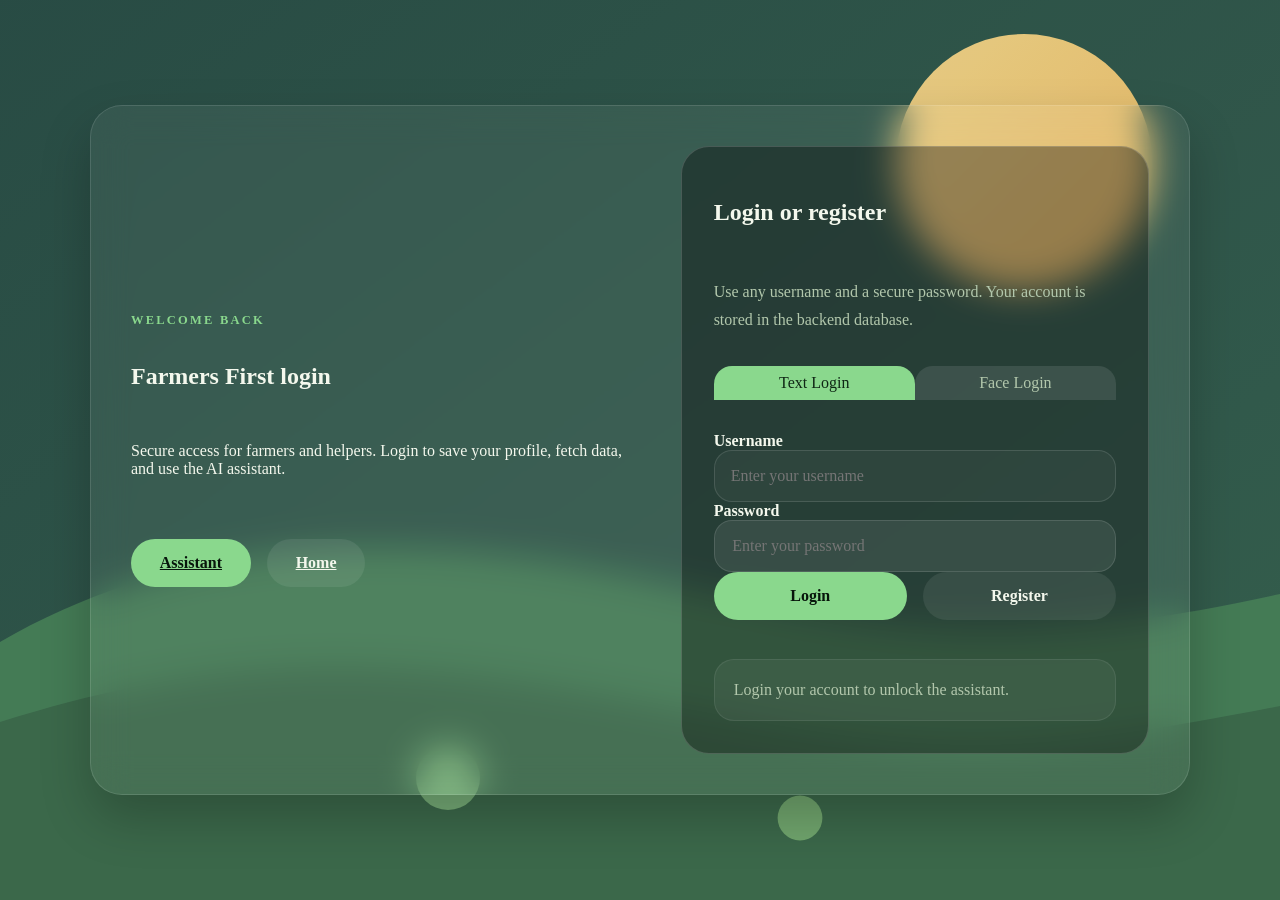
==== pycoreog/frontnd/login.html @ 1f63b601 "new" ====
<!DOCTYPE html>
<html lang="en">
<head>
    <meta charset="UTF-8">
    <meta name="viewport" content="width=device-width, initial-scale=1.0">
    <title>Login - Farmers First</title>
    <link rel="stylesheet" href="style.css">
    <style>
        body {
            background: url('assets/farmland-background.svg') no-repeat center center fixed;
            background-size: cover;
        }
        .login-page {
            position: relative;
            z-index: 1;
        }
        .login-page::before {
            content: '';
            position: absolute;
            top: 0;
            left: 0;
            right: 0;
            bottom: 0;
            background: rgba(255, 255, 255, 0.1);
            z-index: -1;
        }
    </style>
</head>
<body>
    <main class="login-page">
        <section class="login-hero">
            <div class="login-banner">
                <span class="eyebrow">Welcome back</span>
                <h1>Farmers First login</h1>
                <p>Secure access for farmers and helpers. Login to save your profile, fetch data, and use the AI assistant.</p>
                <div class="hero-actions">
                    <a class="button" href="assistant.html">Assistant</a>
                    <a class="button button-secondary" href="index.html">Home</a>
                </div>
            </div>
            <div class="login-panel">
                <div class="login-card">
                    <h2>Login or register</h2>
                    <p class="hint">Use any username and a secure password. Your account is stored in the backend database.</p>
                    <div class="auth-tabs">
                        <button id="textTab" class="tab active">Text Login</button>
                        <button id="faceTab" class="tab">Face Login</button>
                    </div>
                    <div id="textAuth" class="auth-section">
                        <label for="loginUsername">Username</label>
                        <input id="loginUsername" type="text" placeholder="Enter your username" autocomplete="username" />
                        <label for="loginPassword">Password</label>
                        <input id="loginPassword" type="password" placeholder="Enter your password" autocomplete="current-password" />
                        <div class="login-actions">
                            <button id="loginBtn" class="button button-primary">Login</button>
                            <button id="registerBtn" class="button button-secondary">Register</button>
                        </div>
                    </div>
                    <div id="faceAuth" class="auth-section hidden">
                        <video id="video" width="320" height="240" autoplay></video>
                        <canvas id="canvas" width="320" height="240" style="display:none;"></canvas>
                        <div class="login-actions">
                            <button id="captureBtn" class="button button-primary">Capture Face</button>
                            <button id="faceLoginBtn" class="button button-secondary">Login with Face</button>
                            <button id="faceRegisterBtn" class="button button-secondary">Register Face</button>
                        </div>
                    </div>
                    <div id="loginMessage" class="api-log">Login your account to unlock the assistant.</div>
                </div>
            </div>
        </section>
    </main>
    <script src="login.js"></script>
</body>
</html>
---- pycoreog/frontnd/style.css ----
:root {
    --bg: #0f2615;
    --surface: #172f1f;
    --surface-strong: #1f4430;
    --text: #f4f8ed;
    --muted: #b2c7ac;
    --accent: #8ad88d;
    --accent-strong: #56b36f;
    --shadow: 0 24px 50px rgba(0, 0, 0, 0.22);
    --radius: 28px;
}

* {
    box-sizing: border-box;
}

body {
    margin: 0;
    min-height: 100vh;
    font-family: Inter, system-ui, -apple-system, BlinkMacSystemFont, 'Segoe UI', sans-serif;
    background: radial-gradient(circle at top, rgba(138, 216, 141, 0.16), transparent 35%),
                linear-gradient(180deg, #0c1f12 0%, #0a1910 100%);
    color: var(--text);
}

body, input, textarea, button {
    font: inherit;
}

.site-header {
    display: flex;
    justify-content: space-between;
    align-items: center;
    gap: 1rem;
    padding: 1.3rem 2rem;
    position: sticky;
    top: 0;
    background: rgba(14, 32, 17, 0.95);
    backdrop-filter: blur(14px);
    z-index: 10;
}

.brand {
    font-size: 1.25rem;
    font-weight: 800;
    letter-spacing: -0.03em;
}

nav {
    display: flex;
    flex-wrap: wrap;
    gap: 1rem;
}

nav a {
    color: var(--muted);
    text-decoration: none;
    transition: color 0.2s ease;
}

nav a:hover {
    color: var(--accent);
}

main {
    padding: 2rem;
}

.hero {
    display: grid;
    grid-template-columns: 1.1fr 0.9fr;
    gap: 2rem;
    align-items: center;
    padding: 2.5rem 0;
}

.eyebrow,
.section-tag {
    display: inline-flex;
    align-items: center;
    color: var(--accent);
    font-weight: 700;
    letter-spacing: 0.18em;
    text-transform: uppercase;
    font-size: 0.78rem;
}

.hero-copy h1,
.section-header h2 {
    margin: 1rem 0 1rem;
    font-size: clamp(2rem, 3vw, 3.5rem);
    line-height: 1.05;
}

.hero-copy p,
.section-header p,
.info-card p,
.market-card p,
.api-card p,
.contact-card p,
.hint,
.api-log {
    color: var(--muted);
    line-height: 1.75;
}

.hero-actions {
    display: flex;
    gap: 1rem;
    flex-wrap: wrap;
    margin-top: 1.8rem;
}

.button {
    border: none;
    border-radius: 999px;
    padding: 0.95rem 1.8rem;
    background: var(--accent);
    color: #07150b;
    font-weight: 700;
    cursor: pointer;
    transition: transform 0.2s ease, background 0.2s ease;
}

.button:hover {
    transform: translateY(-1px);
    background: var(--accent-strong);
}

.button-secondary {
    background: rgba(255, 255, 255, 0.08);
    color: var(--text);
}

.hero-panel {
    display: grid;
    grid-template-columns: minmax(0, 1fr) 320px;
    gap: 1.5rem;
    align-items: center;
}

.hero-image-panel {
    display: flex;
    justify-content: center;
    align-items: center;
}

.hero-image {
    width: 100%;
    max-width: 320px;
    border-radius: 28px;
    box-shadow: var(--shadow);
    border: 1px solid rgba(255, 255, 255, 0.1);
    animation: float 8s ease-in-out infinite;
}

.section-icon {
    width: 48px;
    height: 48px;
    margin-bottom: 1rem;
}

@keyframes float {
    0%, 100% { transform: translateY(0px); }
    50% { transform: translateY(-12px); }
}

@keyframes fadeIn {
    from { opacity: 0; transform: translateY(20px); }
    to { opacity: 1; transform: translateY(0); }
}

@keyframes slideInLeft {
    from { opacity: 0; transform: translateX(-50px); }
    to { opacity: 1; transform: translateX(0); }
}

@keyframes slideInRight {
    from { opacity: 0; transform: translateX(50px); }
    to { opacity: 1; transform: translateX(0); }
}

@keyframes pulse {
    0%, 100% { box-shadow: 0 0 20px rgba(138, 216, 141, 0.3); }
    50% { box-shadow: 0 0 30px rgba(138, 216, 141, 0.6); }
}

.login-page {
    min-height: 100vh;
    display: grid;
    place-items: center;
    background: url('assets/login-bg.svg') no-repeat center/cover;
    animation: fadeIn 1s ease-out;
}

.login-hero {
    width: min(1100px, 100%);
    display: grid;
    grid-template-columns: 1.05fr 0.95fr;
    gap: 2rem;
    background: rgba(255, 255, 255, 0.06);
    border: 1px solid rgba(255, 255, 255, 0.12);
    border-radius: 32px;
    backdrop-filter: blur(18px);
    box-shadow: var(--shadow);
    padding: 2.5rem;
    animation: glow 1.4s ease-out both, fadeIn 1.5s ease-out;
}

.login-banner {
    display: flex;
    flex-direction: column;
    justify-content: center;
    gap: 1rem;
    animation: slideInLeft 1s ease-out;
}

.login-card {
    background: rgba(0, 0, 0, 0.35);
    border: 1px solid rgba(255, 255, 255, 0.16);
    border-radius: 28px;
    padding: 2rem;
    display: flex;
    flex-direction: column;
    gap: 1rem;
    animation: slideInRight 1s ease-out;
}

.login-card input {
    width: 100%;
    border-radius: 18px;
    border: 1px solid rgba(255, 255, 255, 0.12);
    background: rgba(255, 255, 255, 0.08);
    color: var(--text);
    padding: 1rem 1.1rem;
}

.login-actions {
    display: grid;
    grid-template-columns: repeat(2, minmax(0, 1fr));
    gap: 1rem;
}

.button {
    transition: all 0.3s ease;
}

.button:hover {
    transform: translateY(-2px);
    box-shadow: 0 10px 25px rgba(0, 0, 0, 0.3);
    animation: pulse 0.5s ease-in-out;
}

.login-card label {
    color: var(--text);
    font-weight: 600;
}

.api-log.success {
    color: #b9f5d0;
}

.api-log.error {
    color: #ffb4b4;
}

.api-log.warning {
    color: #ffe5b4;
}

.auth-tabs {
    display: flex;
    margin-bottom: 1rem;
}

.tab {
    flex: 1;
    padding: 0.5rem;
    background: rgba(255, 255, 255, 0.1);
    border: none;
    color: var(--muted);
    cursor: pointer;
    transition: all 0.3s ease;
    border-radius: 18px 18px 0 0;
}

.tab.active {
    background: var(--accent);
    color: var(--bg);
}

.tab:hover {
    background: var(--accent-strong);
}

.auth-section {
    animation: fadeIn 0.5s ease-out;
}

.hidden {
    display: none;
}

#video {
    border-radius: var(--radius);
    box-shadow: var(--shadow);
    margin-bottom: 1rem;
    width: 100%;
    max-width: 320px;
}

.page-hero,
.assistant-hero {
    display: grid;
    grid-template-columns: 1.1fr 0.9fr;
    gap: 2rem;
    align-items: center;
    padding: 3rem 0;
}

.page-hero .hero-image-panel,
.assistant-hero .hero-image-panel {
    justify-self: end;
}

.market-card {
    display: flex;
    flex-direction: column;
    gap: 1rem;
}

.hero-card,
.assistant-card,
.api-panel,
.info-card,
.market-card,
.contact-card {
    background: rgba(255, 255, 255, 0.05);
    border: 1px solid rgba(255, 255, 255, 0.08);
    border-radius: var(--radius);
    box-shadow: var(--shadow);
    padding: 2rem;
}

.hero-card h2,
.assistant-card h2,
.api-card h3,
.market-card h3,
.info-card h3,
.contact-card strong {
    margin-top: 0;
    margin-bottom: 0.85rem;
    color: var(--text);
}

.feature-list {
    list-style: none;
    padding: 0;
    margin: 1.4rem 0 0;
    display: grid;
    gap: 0.85rem;
}

.feature-list li {
    background: rgba(138, 216, 141, 0.1);
    color: var(--text);
    padding: 0.95rem 1rem;
    border-radius: 18px;
}

.info-section,
.market-section,
.assistant-section,
.contact-section {
    padding: 2rem 0;
}

.info-grid,
.market-grid,
.contact-cards,
.api-output-grid {
    display: grid;
    gap: 1.5rem;
}

.info-grid,
.contact-cards {
    grid-template-columns: repeat(3, minmax(0, 1fr));
}

.market-grid {
    grid-template-columns: repeat(3, minmax(0, 1fr));
}

.comparison-tool {
    display: grid;
    gap: 1.5rem;
    padding: 2rem 0 0;
}

.comparison-input {
    background: rgba(255, 255, 255, 0.05);
    border: 1px solid rgba(255, 255, 255, 0.08);
    border-radius: var(--radius);
    padding: 2rem;
    display: grid;
    gap: 1rem;
}

.comparison-input label {
    color: var(--text);
    font-weight: 700;
}

.product-card {
    background: rgba(255, 255, 255, 0.05);
    border: 1px solid rgba(255, 255, 255, 0.08);
    border-radius: var(--radius);
    padding: 1.5rem;
    display: grid;
    gap: 0.75rem;
    text-align: center;
}

.product-image {
    width: 100%;
    max-width: 180px;
    margin: 0 auto;
}

.comparison-cards {
    display: grid;
    grid-template-columns: repeat(3, minmax(0, 1fr));
    gap: 1rem;
    align-items: center;
}

.comparison-divider {
    display: flex;
    justify-content: center;
    align-items: center;
    font-size: 1.1rem;
    font-weight: 700;
    color: var(--accent);
}

.comparison-analysis {
    background: rgba(255, 255, 255, 0.05);
    border: 1px solid rgba(255, 255, 255, 0.08);
    border-radius: var(--radius);
    padding: 1.5rem;
}

.error-text {
    color: #ffb4b4;
    text-align: center;
}

.assistant-grid {
    display: grid;
    grid-template-columns: 1.1fr 0.9fr;
    gap: 1.8rem;
}

.chat-input-row,
.control-row,
.api-actions {
    display: flex;
    gap: 0.8rem;
    flex-wrap: wrap;
    margin-top: 1rem;
}

textarea,
input[type="text"] {
    width: 100%;
    border-radius: 18px;
    border: 1px solid rgba(255, 255, 255, 0.12);
    background: rgba(255, 255, 255, 0.04);
    color: var(--text);
    padding: 1rem;
}

textarea {
    min-height: 160px;
}

.api-entry label {
    display: block;
    margin-bottom: 0.65rem;
    color: var(--text);
    font-weight: 600;
}

.api-output-grid {
    grid-template-columns: 1fr 1fr;
    margin-top: 1rem;
}

.api-card {
    min-height: 160px;
    display: flex;
    flex-direction: column;
    justify-content: center;
}

.api-log {
    margin-top: 1.4rem;
    padding: 1rem 1.2rem;
    border-radius: 20px;
    background: rgba(255, 255, 255, 0.05);
    border: 1px solid rgba(255, 255, 255, 0.08);
}

.status-bar {
    margin-top: 1rem;
    font-size: 0.95rem;
    color: var(--muted);
}

.site-footer {
    text-align: center;
    padding: 1.8rem 0;
    color: var(--muted);
}

@media (max-width: 1024px) {
    .hero, .assistant-grid {
        grid-template-columns: 1fr;
    }
    .api-output-grid,
    .info-grid,
    .market-grid,
    .contact-cards {
        grid-template-columns: 1fr;
    }
}

@media (max-width: 640px) {
    .site-header {
        flex-direction: column;
        align-items: flex-start;
    }
    nav {
        width: 100%;
    }
}
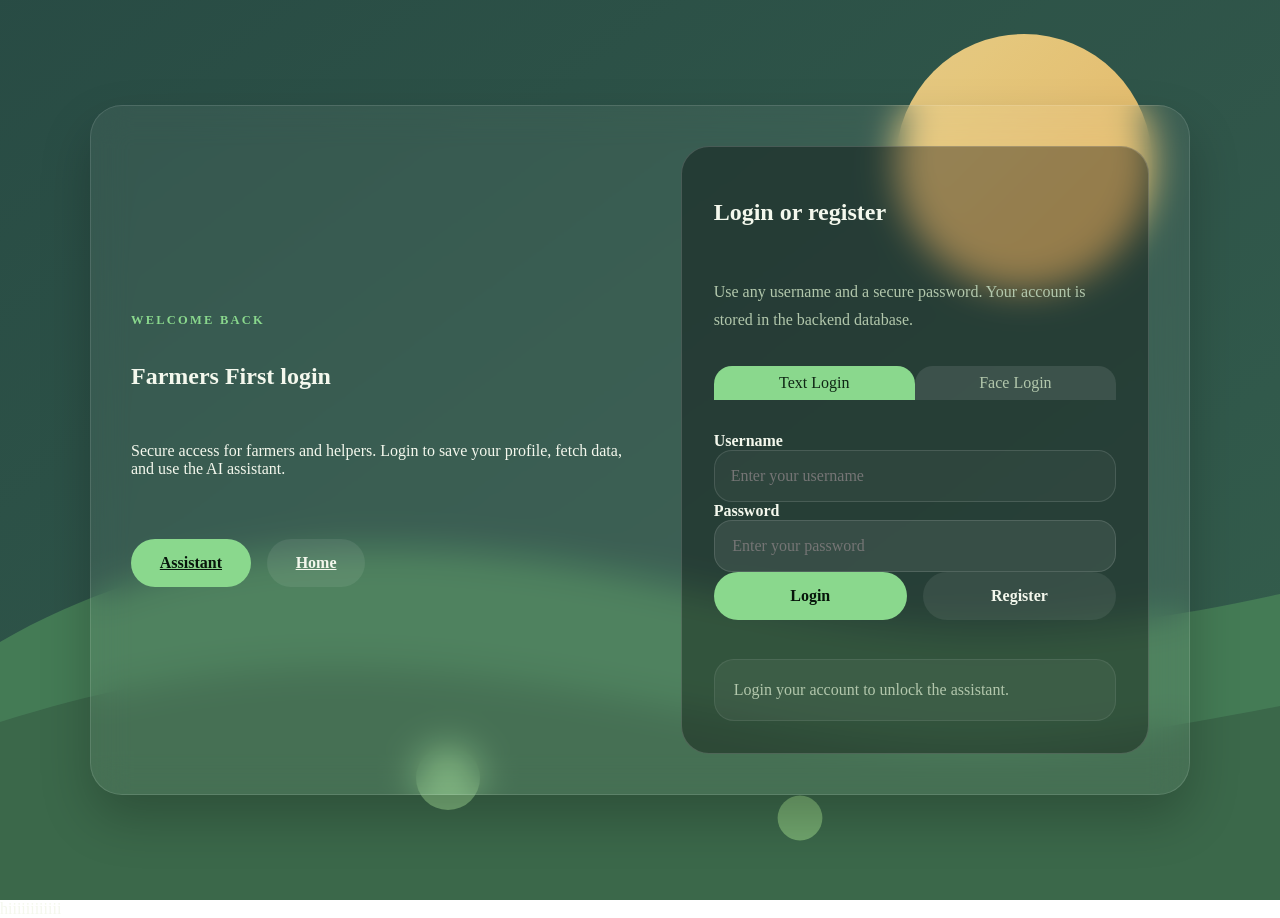
==== commit f62da364: "hii" ====
--- a/pycoreog/frontnd/login.html
+++ b/pycoreog/frontnd/login.html
@@ -73,3 +73,4 @@
     <script src="login.js"></script>
 </body>
 </html>
+hiiiiiiiiiiii
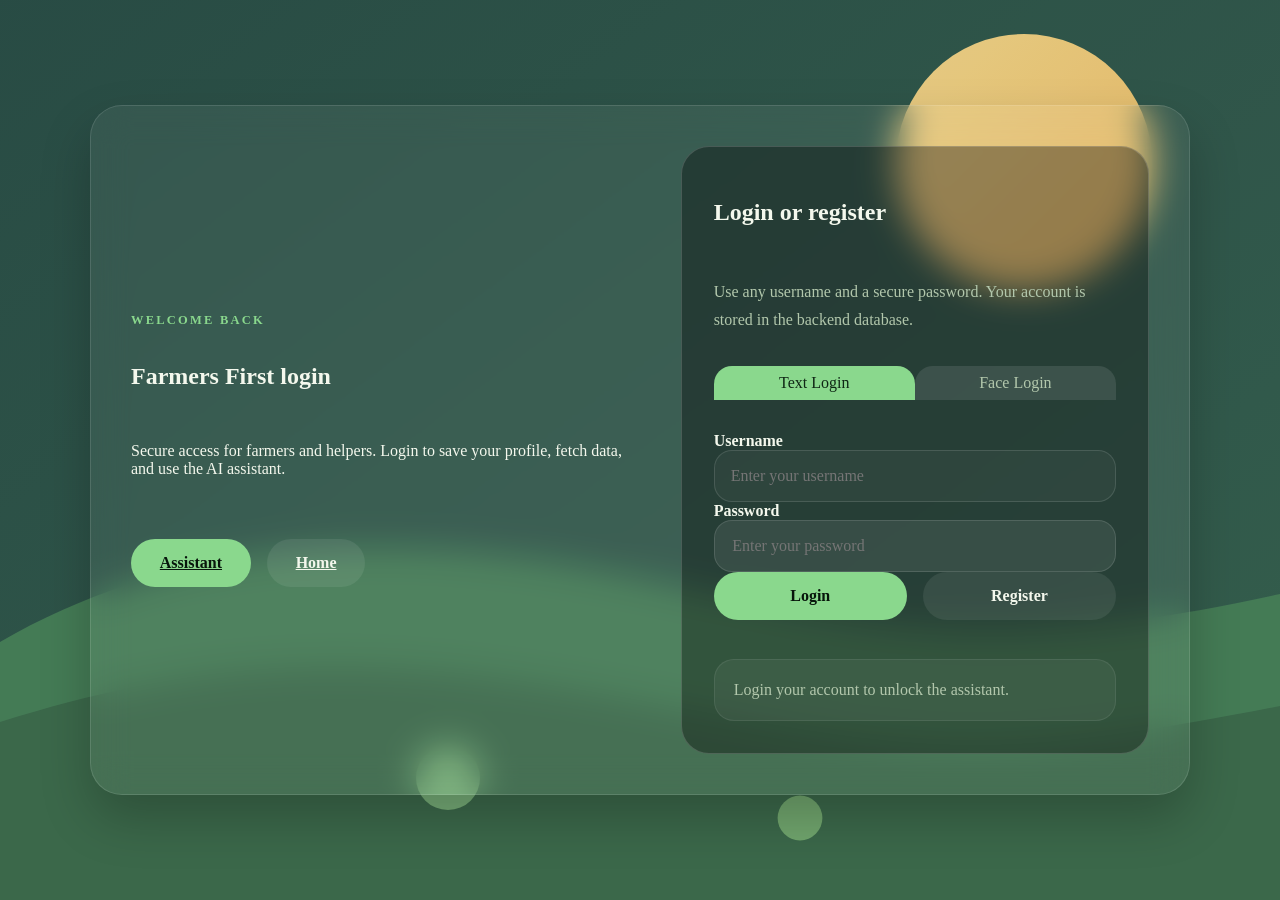
==== commit 779ed1ba: "change" ====
--- a/pycoreog/frontnd/login.html
+++ b/pycoreog/frontnd/login.html
@@ -73,4 +73,3 @@
     <script src="login.js"></script>
 </body>
 </html>
-hiiiiiiiiiiii
